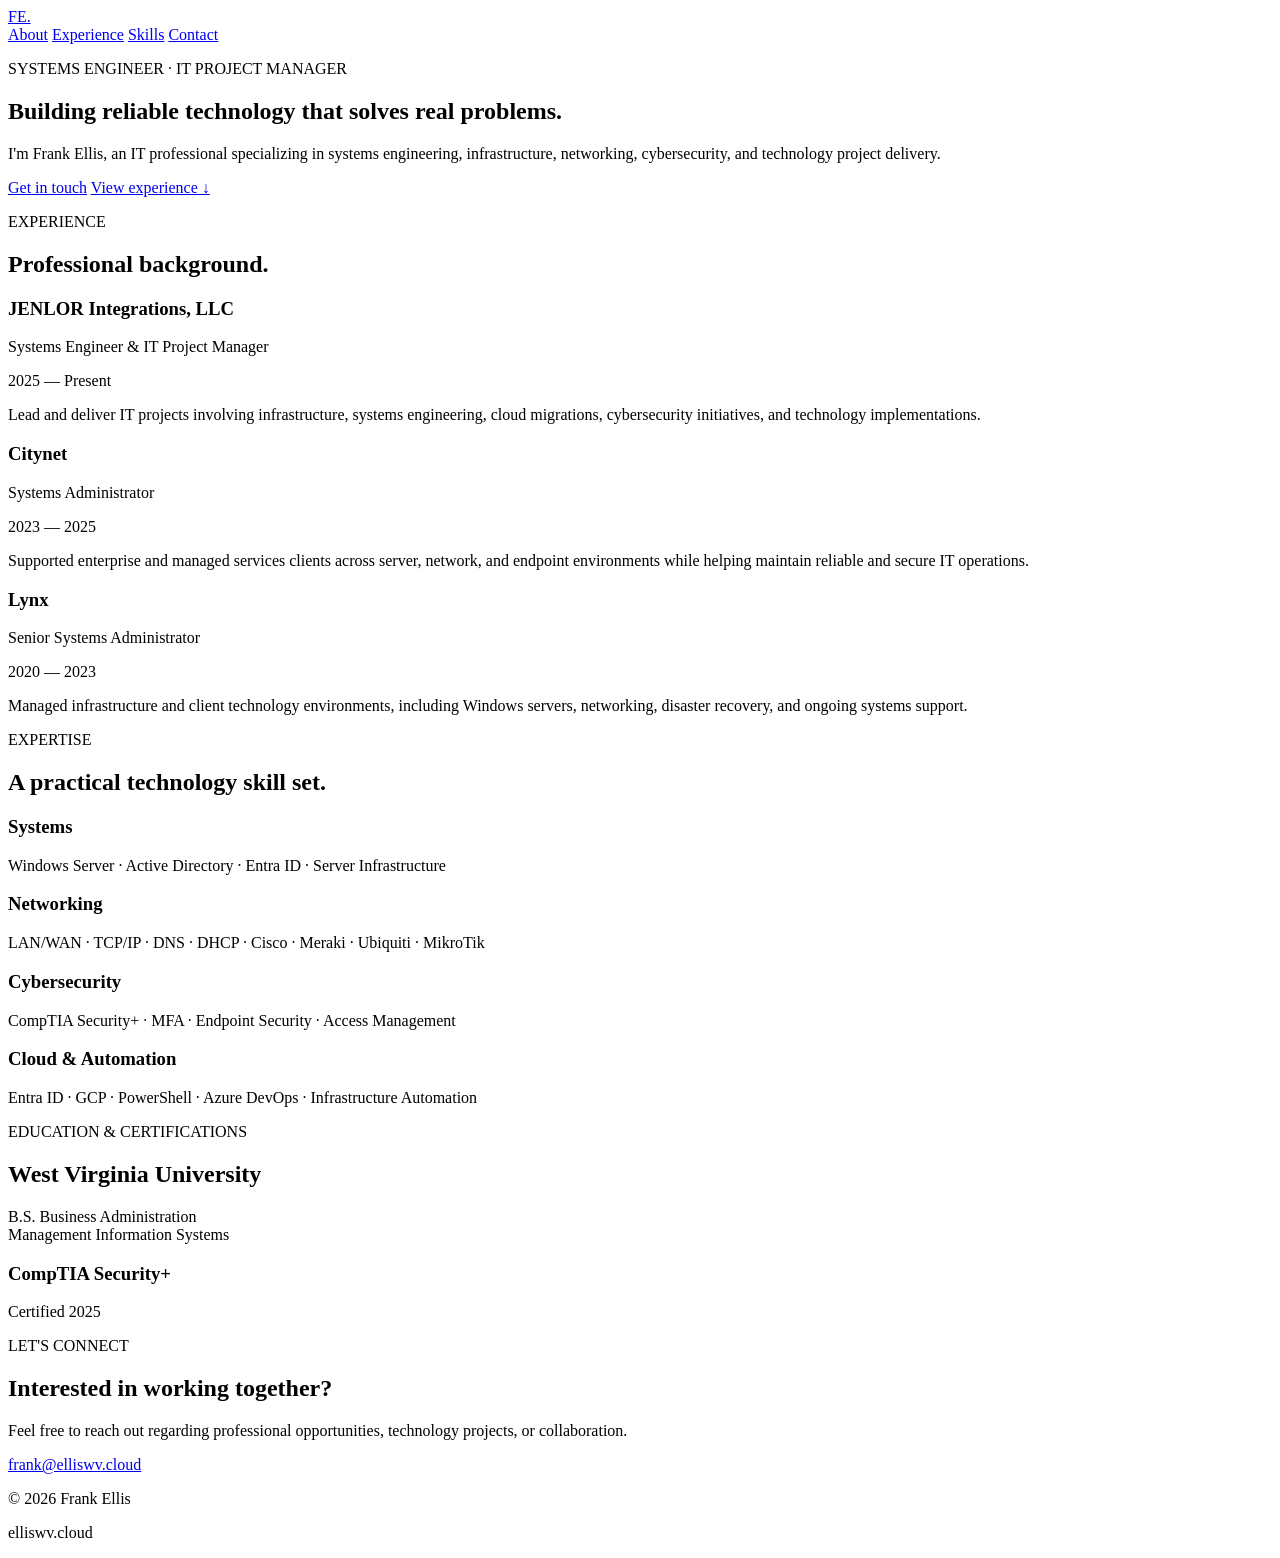
==== index.html @ 17c14311 "Add initial HTML structure for personal website" ====
<!DOCTYPE html>
<html lang="en">
<head>
    <meta charset="UTF-8">
    <meta name="viewport" content="width=device-width, initial-scale=1.0">

    <title>Frank Ellis | Systems Engineer</title>
    <meta name="description"
          content="Frank Ellis is a Systems Engineer and IT Project Manager specializing in infrastructure, cybersecurity, networking, and technology solutions.">

    <link rel="stylesheet" href="style.css">
</head>

<body>

    <header class="header">
        <a href="#" class="logo">FE.</a>

        <nav>
            <a href="#about">About</a>
            <a href="#experience">Experience</a>
            <a href="#skills">Skills</a>
            <a href="#contact">Contact</a>
        </nav>
    </header>

    <main>

        <!-- Hero -->
        <section class="hero" id="about">
            <p class="eyebrow">SYSTEMS ENGINEER · IT PROJECT MANAGER</p>

            <h1>
                Building reliable technology
                <span>that solves real problems.</span>
            </h1>

            <p class="intro">
                I'm Frank Ellis, an IT professional specializing in systems
                engineering, infrastructure, networking, cybersecurity, and
                technology project delivery.
            </p>

            <div class="hero-links">
                <a href="#contact" class="button">Get in touch</a>
                <a href="#experience" class="text-link">View experience ↓</a>
            </div>
        </section>


        <!-- Experience -->
        <section id="experience" class="section">
            <p class="eyebrow">EXPERIENCE</p>
            <h2>Professional background.</h2>

            <div class="experience">

                <article class="job">
                    <div class="job-header">
                        <div>
                            <h3>JENLOR Integrations, LLC</h3>
                            <p>Systems Engineer & IT Project Manager</p>
                        </div>
                        <span>2025 — Present</span>
                    </div>

                    <p>
                        Lead and deliver IT projects involving infrastructure,
                        systems engineering, cloud migrations, cybersecurity
                        initiatives, and technology implementations.
                    </p>
                </article>

                <article class="job">
                    <div class="job-header">
                        <div>
                            <h3>Citynet</h3>
                            <p>Systems Administrator</p>
                        </div>
                        <span>2023 — 2025</span>
                    </div>

                    <p>
                        Supported enterprise and managed services clients across
                        server, network, and endpoint environments while helping
                        maintain reliable and secure IT operations.
                    </p>
                </article>

                <article class="job">
                    <div class="job-header">
                        <div>
                            <h3>Lynx</h3>
                            <p>Senior Systems Administrator</p>
                        </div>
                        <span>2020 — 2023</span>
                    </div>

                    <p>
                        Managed infrastructure and client technology environments,
                        including Windows servers, networking, disaster recovery,
                        and ongoing systems support.
                    </p>
                </article>

            </div>
        </section>


        <!-- Skills -->
        <section id="skills" class="section">
            <p class="eyebrow">EXPERTISE</p>
            <h2>A practical technology skill set.</h2>

            <div class="skills-grid">

                <div>
                    <h3>Systems</h3>
                    <p>
                        Windows Server · Active Directory · Entra ID ·
                        Server Infrastructure
                    </p>
                </div>

                <div>
                    <h3>Networking</h3>
                    <p>
                        LAN/WAN · TCP/IP · DNS · DHCP · Cisco · Meraki ·
                        Ubiquiti · MikroTik
                    </p>
                </div>

                <div>
                    <h3>Cybersecurity</h3>
                    <p>
                        CompTIA Security+ · MFA · Endpoint Security ·
                        Access Management
                    </p>
                </div>

                <div>
                    <h3>Cloud & Automation</h3>
                    <p>
                        Entra ID · GCP · PowerShell · Azure DevOps ·
                        Infrastructure Automation
                    </p>
                </div>

            </div>
        </section>


        <!-- Education -->
        <section class="section">
            <p class="eyebrow">EDUCATION & CERTIFICATIONS</p>

            <div class="education">
                <div>
                    <h2>West Virginia University</h2>
                    <p>
                        B.S. Business Administration<br>
                        Management Information Systems
                    </p>
                </div>

                <div>
                    <h3>CompTIA Security+</h3>
                    <p>Certified 2025</p>
                </div>
            </div>
        </section>


        <!-- Contact -->
        <section id="contact" class="contact">
            <p class="eyebrow">LET'S CONNECT</p>

            <h2>Interested in working together?</h2>

            <p>
                Feel free to reach out regarding professional opportunities,
                technology projects, or collaboration.
            </p>

            <!-- Update this once your Zoho email is configured -->
            <a href="mailto:frank@elliswv.cloud" class="email">
                frank@elliswv.cloud
            </a>
        </section>

    </main>


    <footer>
        <p>© 2026 Frank Ellis</p>
        <p>elliswv.cloud</p>
    </footer>

</body>
</html>
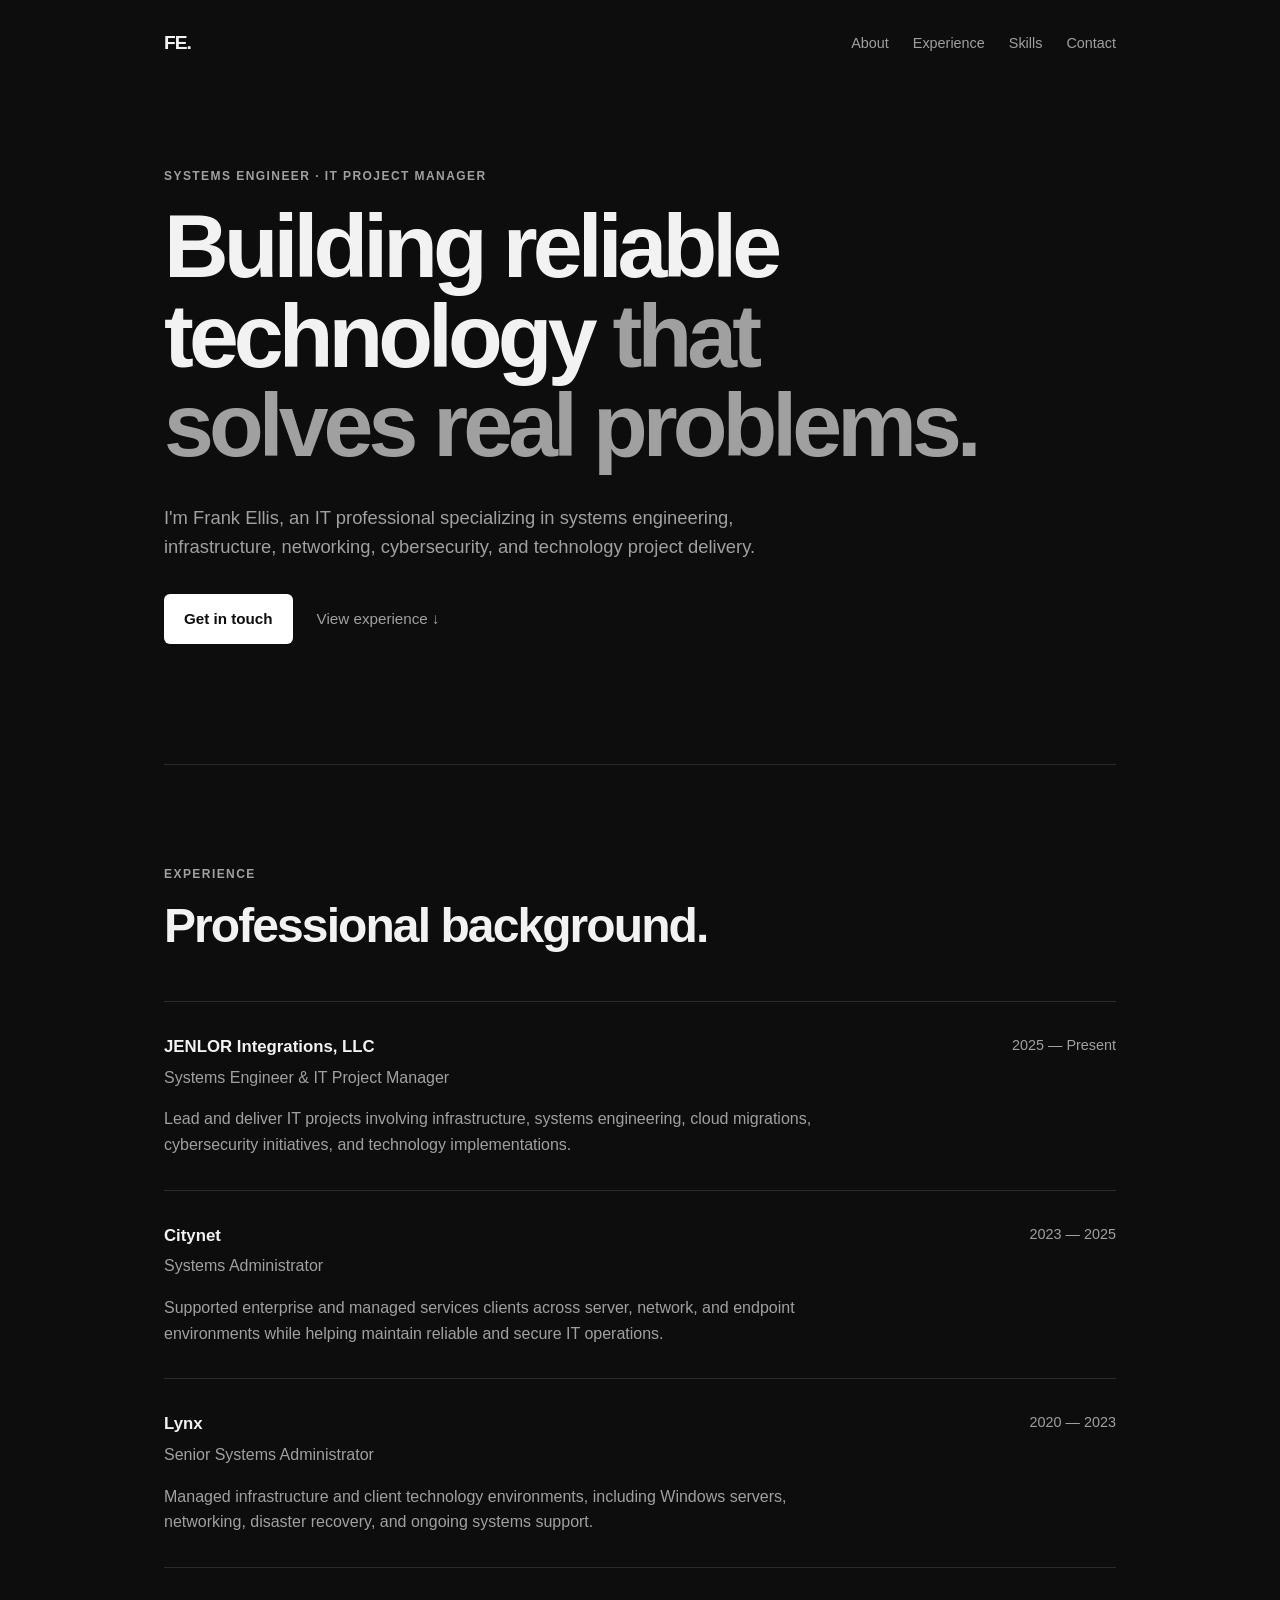
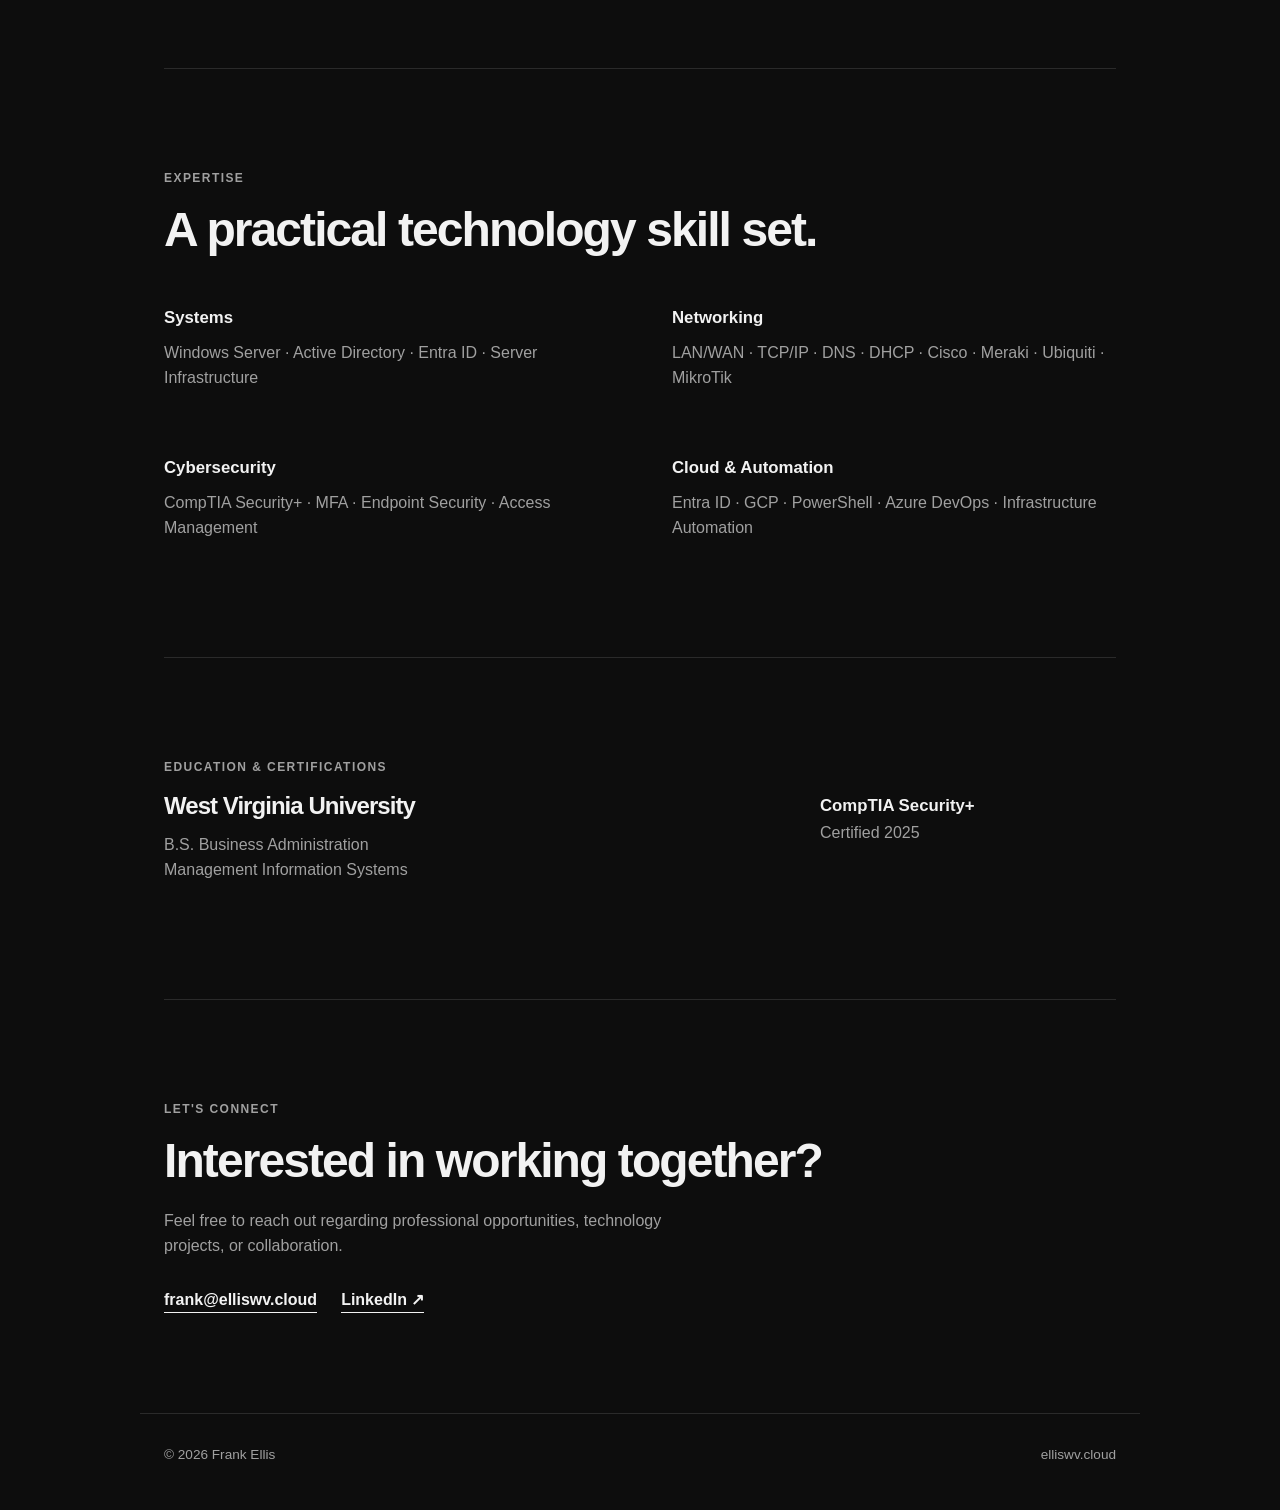
==== commit e88f3db1: "Update contact information section in index.html Replaced email link with a contact links div includ" ====
--- a/index.html
+++ b/index.html
@@ -183,9 +183,18 @@
             </p>
 
             <!-- Update this once your Zoho email is configured -->
-            <a href="mailto:frank@elliswv.cloud" class="email">
-                frank@elliswv.cloud
-            </a>
+           <div class="contact-links">
+    <a href="mailto:frank@elliswv.cloud" class="email">
+        frank@elliswv.cloud
+    </a>
+
+    <a href="https://www.linkedin.com/in/frankelliswv/"
+       class="linkedin"
+       target="_blank"
+       rel="noopener noreferrer">
+        LinkedIn ↗
+    </a>
+</div>
         </section>
 
     </main>
--- a/style.css
+++ b/style.css
@@ -0,0 +1,304 @@
+:root {
+    --background: #0d0d0d;
+    --surface: #151515;
+    --text: #f2f2f2;
+    --muted: #a0a0a0;
+    --border: #2a2a2a;
+    --accent: #ffffff;
+    --max-width: 1000px;
+}
+
+* {
+    box-sizing: border-box;
+}
+
+html {
+    scroll-behavior: smooth;
+}
+
+body {
+    margin: 0;
+    background: var(--background);
+    color: var(--text);
+    font-family: -apple-system, BlinkMacSystemFont, "Segoe UI",
+                 Helvetica, Arial, sans-serif;
+    line-height: 1.6;
+}
+
+a {
+    color: inherit;
+    text-decoration: none;
+}
+
+/* Header */
+
+.header {
+    max-width: var(--max-width);
+    margin: 0 auto;
+    padding: 28px 24px;
+    display: flex;
+    justify-content: space-between;
+    align-items: center;
+}
+
+.logo {
+    font-weight: 700;
+    font-size: 1.2rem;
+    letter-spacing: -0.05em;
+}
+
+nav {
+    display: flex;
+    gap: 24px;
+}
+
+nav a {
+    color: var(--muted);
+    font-size: 0.9rem;
+    transition: color 0.2s ease;
+}
+
+nav a:hover {
+    color: var(--text);
+}
+
+/* Layout */
+
+main {
+    max-width: var(--max-width);
+    margin: 0 auto;
+    padding: 0 24px;
+}
+
+.section {
+    padding: 100px 0;
+    border-top: 1px solid var(--border);
+}
+
+.eyebrow {
+    color: var(--muted);
+    font-size: 0.75rem;
+    font-weight: 600;
+    letter-spacing: 0.12em;
+    margin-bottom: 16px;
+}
+
+/* Hero */
+
+.hero {
+    min-height: 72vh;
+    display: flex;
+    flex-direction: column;
+    justify-content: center;
+    padding: 80px 0 120px;
+}
+
+.hero h1 {
+    max-width: 850px;
+    font-size: clamp(3rem, 7vw, 6rem);
+    line-height: 1;
+    letter-spacing: -0.055em;
+    margin: 0;
+    font-weight: 650;
+}
+
+.hero h1 span {
+    color: var(--muted);
+}
+
+.intro {
+    max-width: 650px;
+    font-size: 1.15rem;
+    color: var(--muted);
+    margin: 32px 0;
+}
+
+.hero-links {
+    display: flex;
+    align-items: center;
+    gap: 24px;
+    flex-wrap: wrap;
+}
+
+.button {
+    background: var(--accent);
+    color: #0d0d0d;
+    padding: 13px 20px;
+    border-radius: 6px;
+    font-size: 0.95rem;
+    font-weight: 600;
+}
+
+.text-link {
+    font-size: 0.95rem;
+    color: var(--muted);
+}
+
+/* Typography */
+
+h2 {
+    font-size: clamp(2rem, 4vw, 3rem);
+    letter-spacing: -0.04em;
+    margin: 0 0 48px;
+    line-height: 1.1;
+}
+
+h3 {
+    margin: 0;
+    font-size: 1.05rem;
+}
+
+p {
+    margin-top: 0;
+}
+
+/* Experience */
+
+.experience {
+    border-top: 1px solid var(--border);
+}
+
+.job {
+    padding: 32px 0;
+    border-bottom: 1px solid var(--border);
+}
+
+.job-header {
+    display: flex;
+    justify-content: space-between;
+    gap: 30px;
+    margin-bottom: 16px;
+}
+
+.job-header p {
+    color: var(--muted);
+    margin: 4px 0 0;
+}
+
+.job-header span {
+    color: var(--muted);
+    font-size: 0.9rem;
+    white-space: nowrap;
+}
+
+.job > p {
+    color: var(--muted);
+    max-width: 700px;
+    margin-bottom: 0;
+}
+
+/* Skills */
+
+.skills-grid {
+    display: grid;
+    grid-template-columns: repeat(2, 1fr);
+    gap: 48px 64px;
+}
+
+.skills-grid h3 {
+    margin-bottom: 8px;
+}
+
+.skills-grid p {
+    color: var(--muted);
+}
+
+/* Education */
+
+.education {
+    display: grid;
+    grid-template-columns: 2fr 1fr;
+    gap: 64px;
+}
+
+.education h2 {
+    font-size: 1.5rem;
+    margin-bottom: 12px;
+}
+
+.education p {
+    color: var(--muted);
+}
+
+/* Contact */
+
+.contact {
+    padding: 100px 0;
+    border-top: 1px solid var(--border);
+}
+
+.contact h2 {
+    max-width: 700px;
+    margin-bottom: 20px;
+}
+
+.contact > p {
+    color: var(--muted);
+    max-width: 550px;
+}
+
+.contact-links {
+    display: flex;
+    gap: 24px;
+    flex-wrap: wrap;
+    margin-top: 28px;
+}
+
+.email,
+.linkedin {
+    display: inline-block;
+    font-size: 1rem;
+    font-weight: 600;
+    border-bottom: 1px solid var(--text);
+}
+
+/* Footer */
+
+footer {
+    max-width: var(--max-width);
+    margin: 0 auto;
+    padding: 30px 24px;
+    border-top: 1px solid var(--border);
+    display: flex;
+    justify-content: space-between;
+    color: var(--muted);
+    font-size: 0.85rem;
+}
+
+/* Mobile */
+
+@media (max-width: 650px) {
+    nav {
+        display: none;
+    }
+
+    .hero {
+        min-height: 65vh;
+        padding: 60px 0 80px;
+    }
+
+    .section,
+    .contact {
+        padding: 72px 0;
+    }
+
+    .skills-grid,
+    .education {
+        grid-template-columns: 1fr;
+        gap: 32px;
+    }
+
+    .job-header {
+        flex-direction: column;
+        gap: 8px;
+    }
+
+    footer {
+        flex-direction: column;
+        gap: 4px;
+    }
+
+    footer p {
+        margin: 0;
+    }
+}
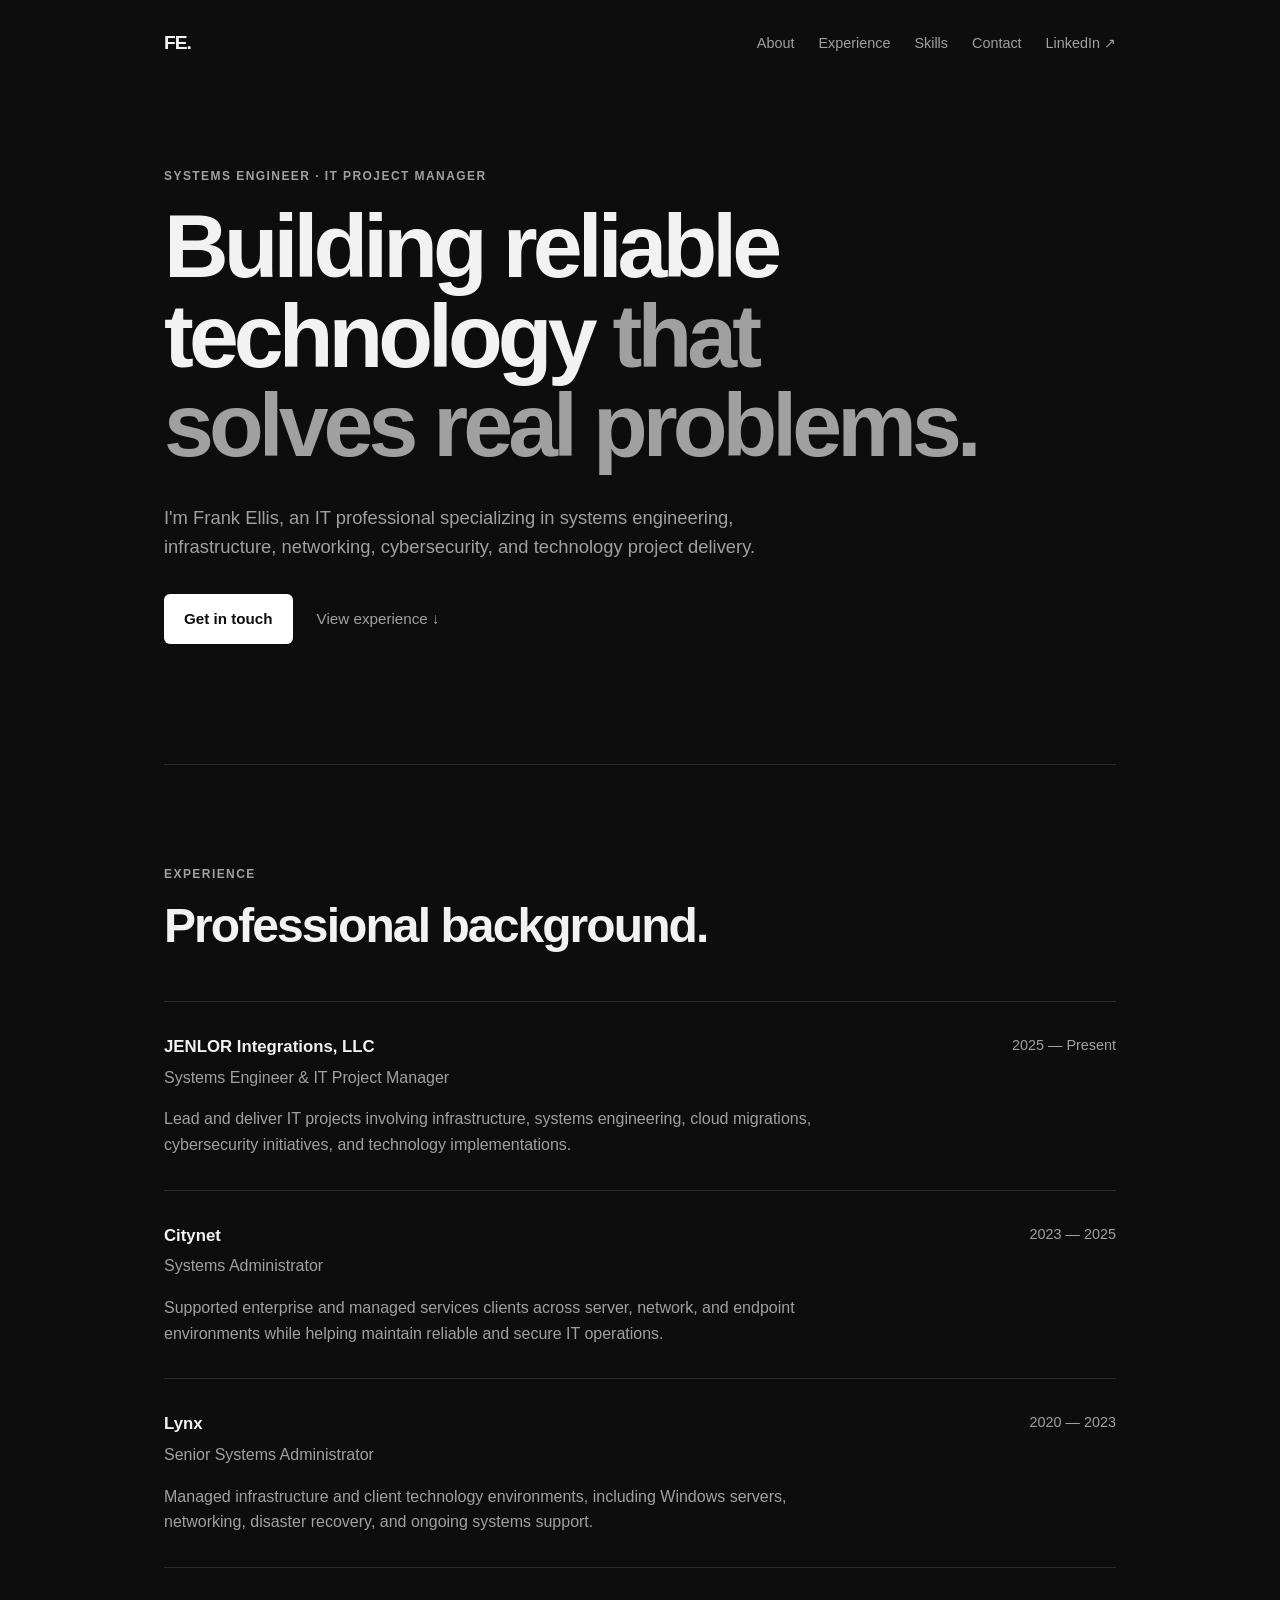
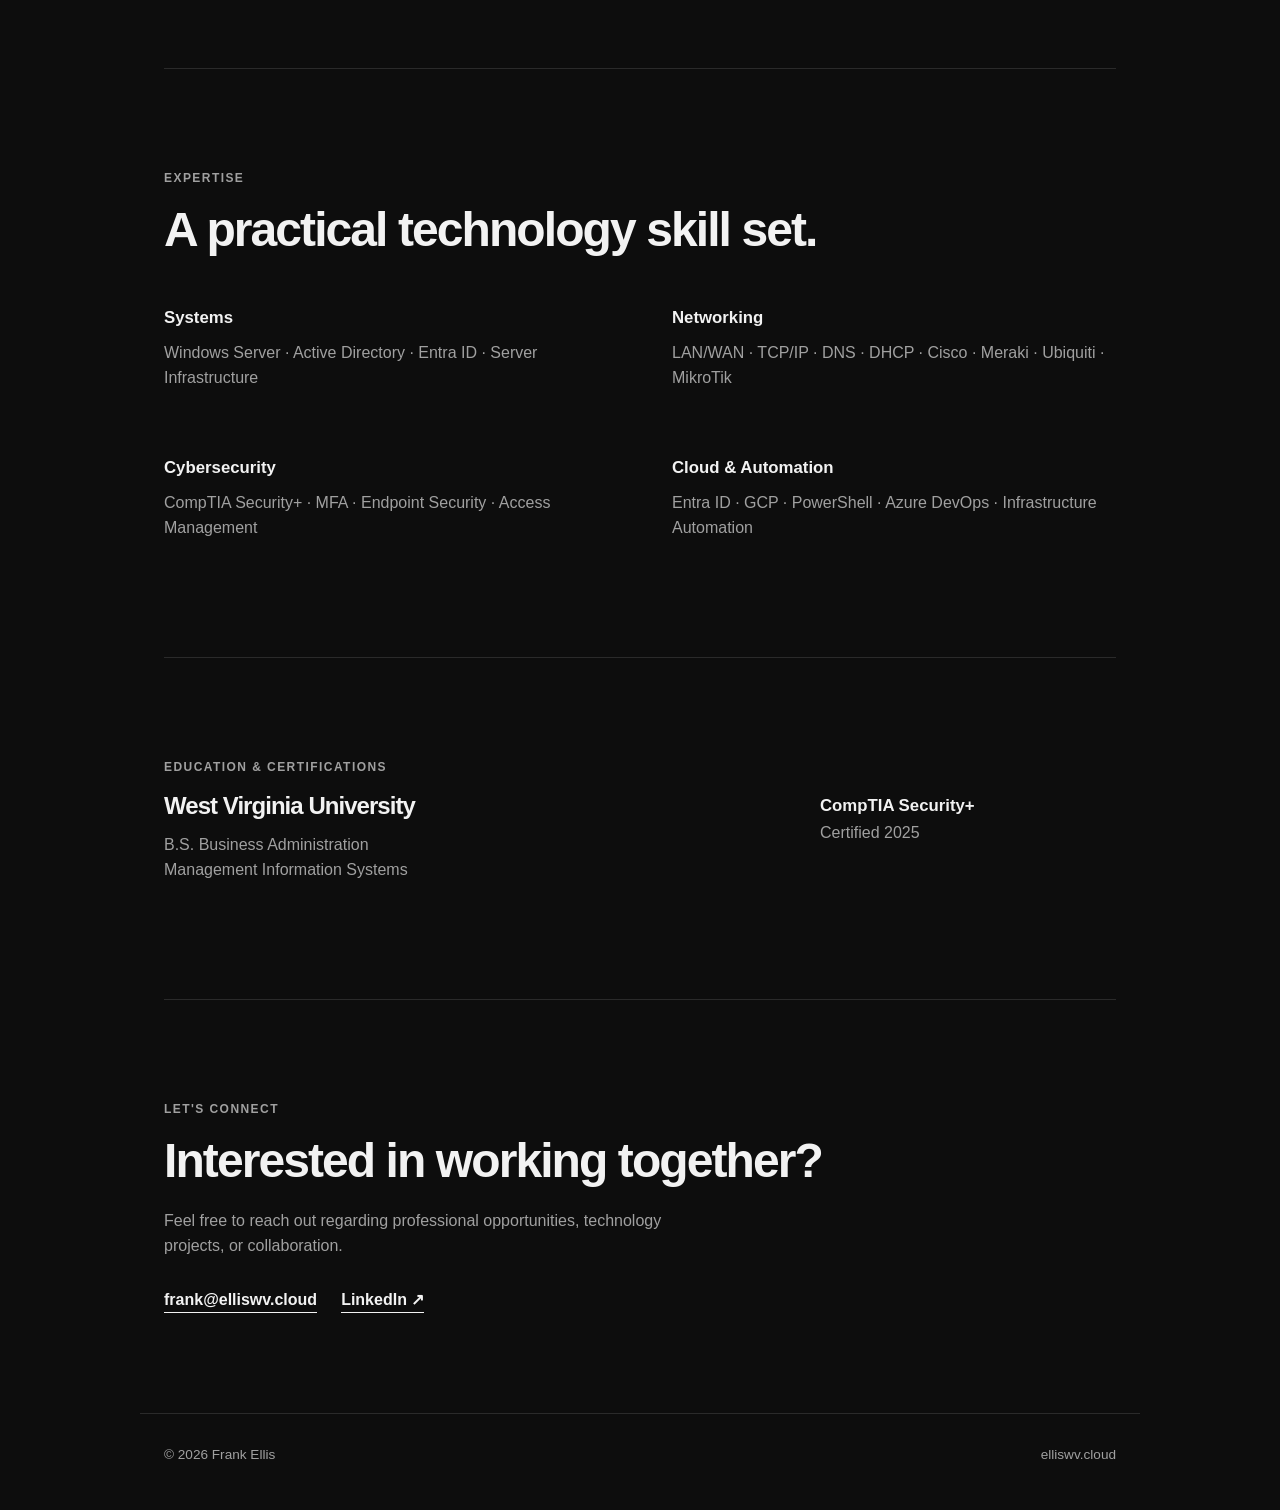
==== commit c7f13051: "Update index.html" ====
--- a/index.html
+++ b/index.html
@@ -21,6 +21,11 @@
             <a href="#experience">Experience</a>
             <a href="#skills">Skills</a>
             <a href="#contact">Contact</a>
+             <a href="https://www.linkedin.com/in/frankelliswv/"
+                target="_blank"
+                rel="noopener noreferrer">
+            LinkedIn ↗
+        </a>
         </nav>
     </header>
 
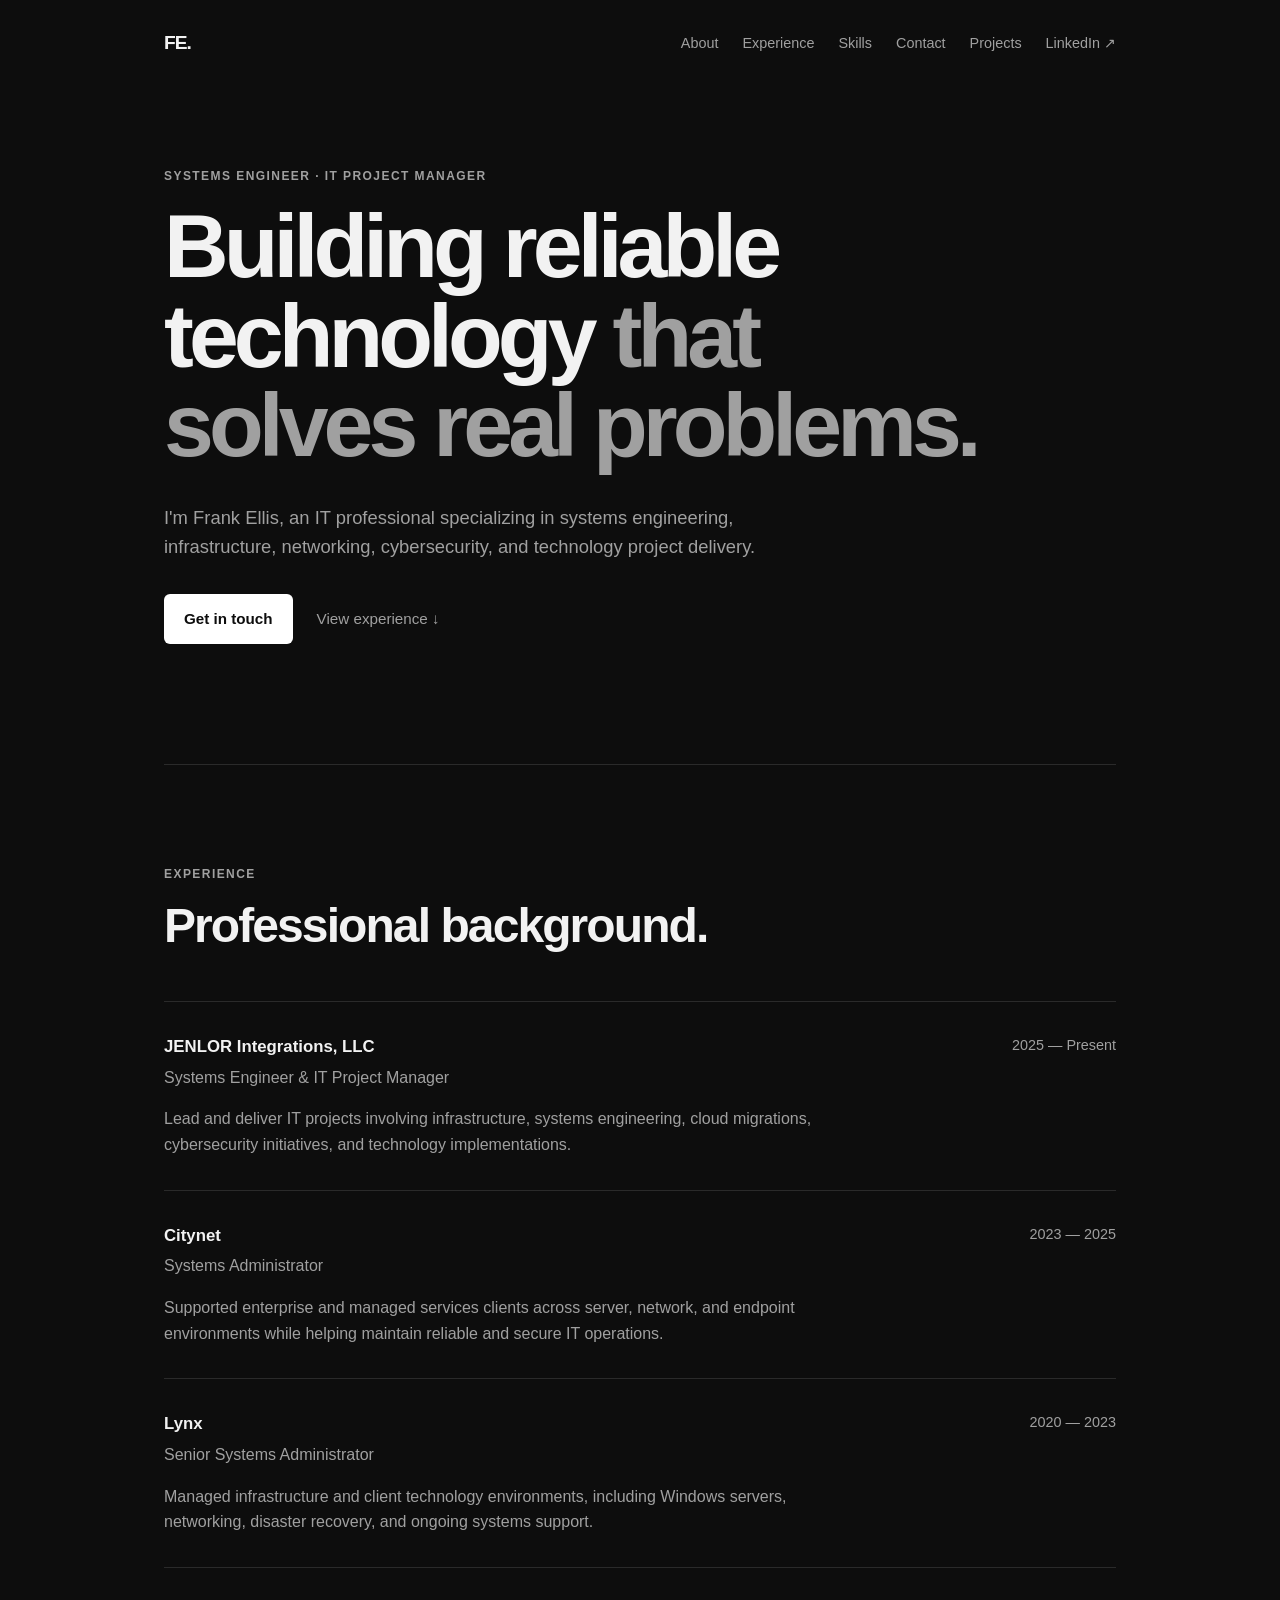
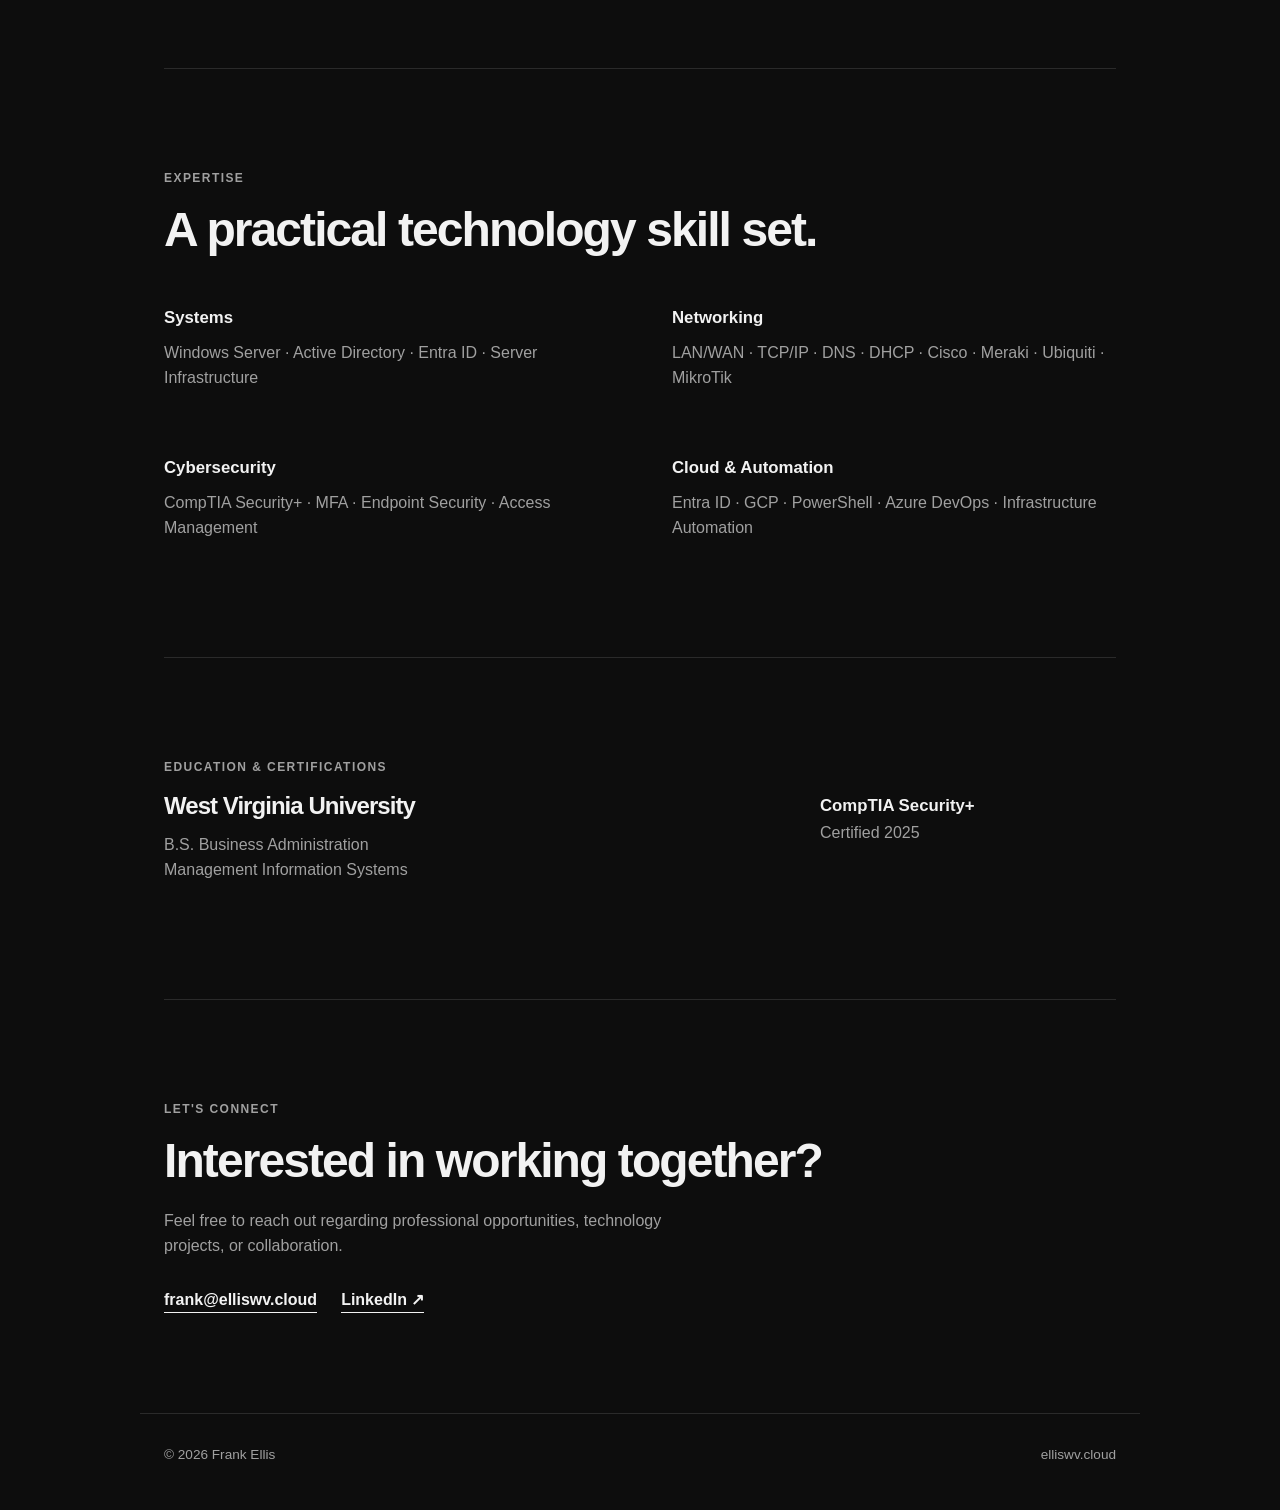
==== commit 180c635b: "Add Projects link to navigation Added a link to the Projects page in the navigation." ====
--- a/index.html
+++ b/index.html
@@ -21,6 +21,7 @@
             <a href="#experience">Experience</a>
             <a href="#skills">Skills</a>
             <a href="#contact">Contact</a>
+            <a href="projects.html">Projects</a>
              <a href="https://www.linkedin.com/in/frankelliswv/"
                 target="_blank"
                 rel="noopener noreferrer">
@@ -154,7 +155,6 @@
             </div>
         </section>
 
-
         <!-- Education -->
         <section class="section">
             <p class="eyebrow">EDUCATION & CERTIFICATIONS</p>
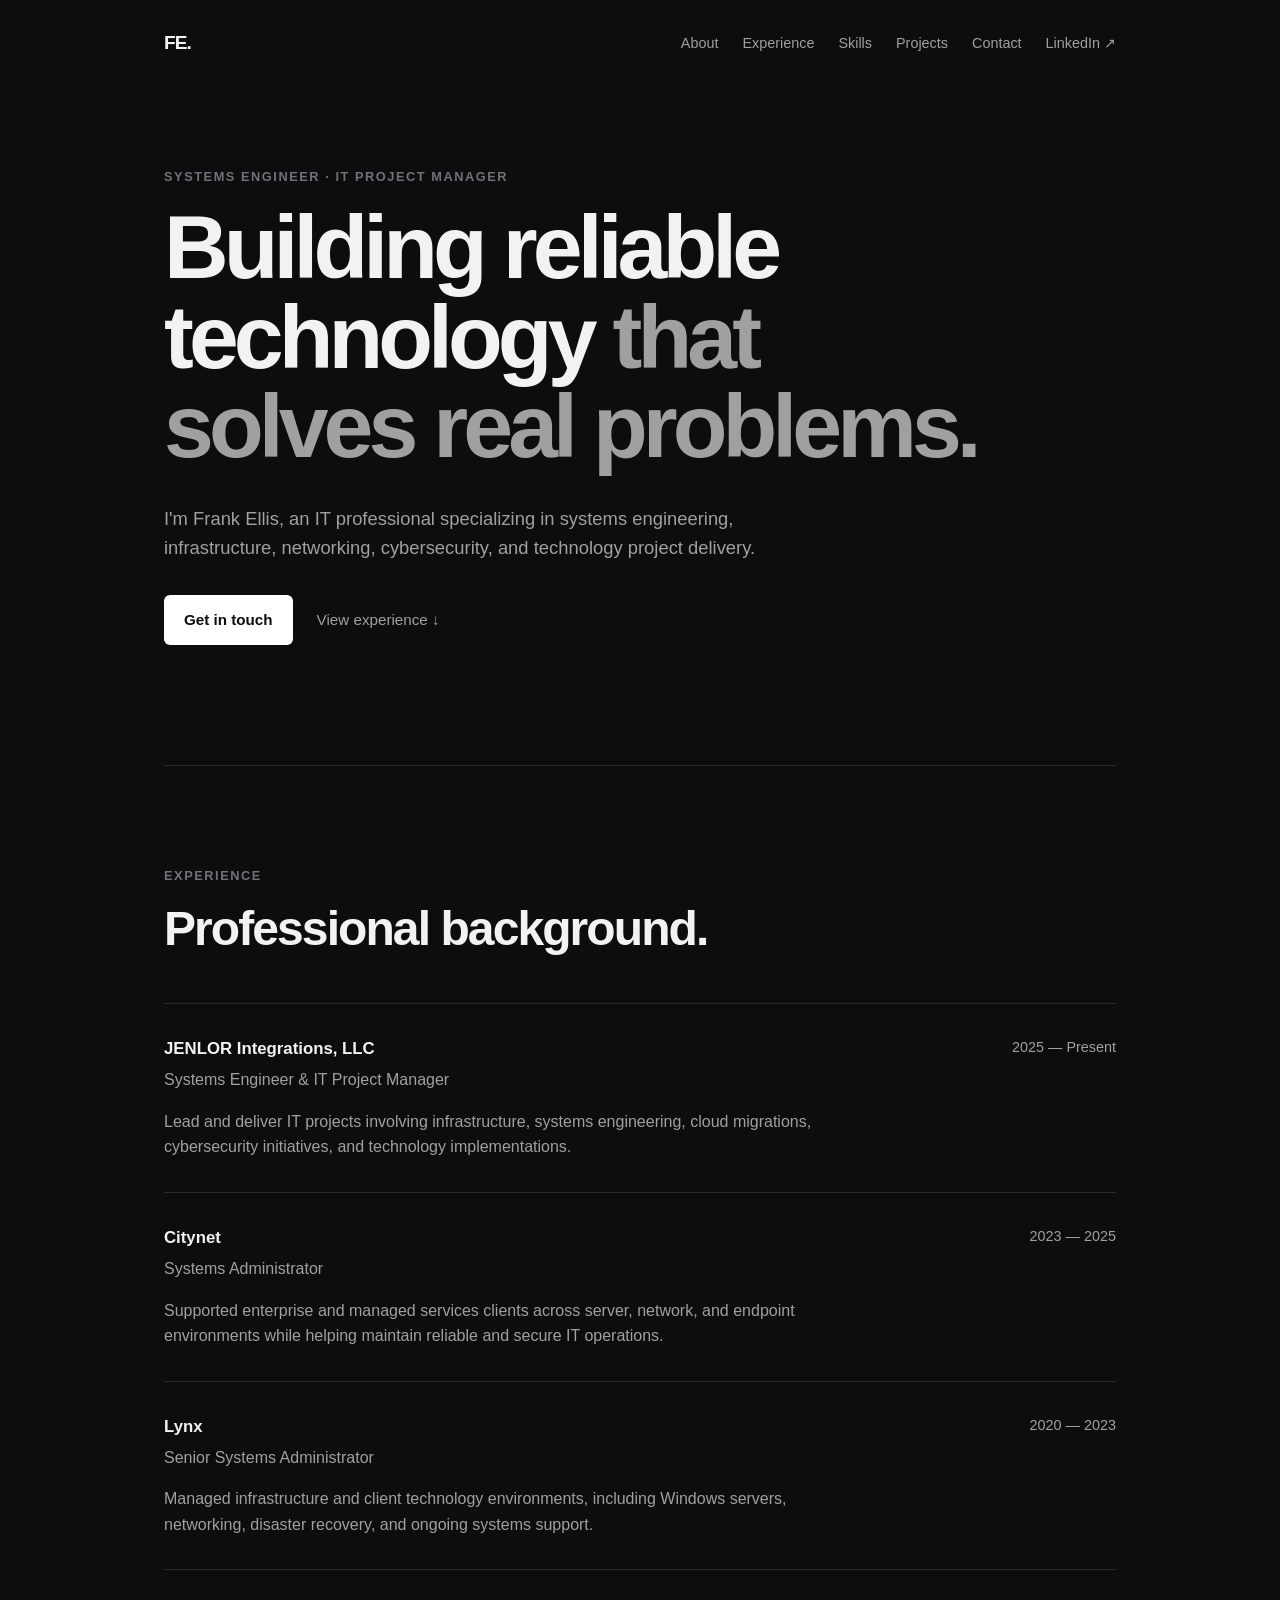
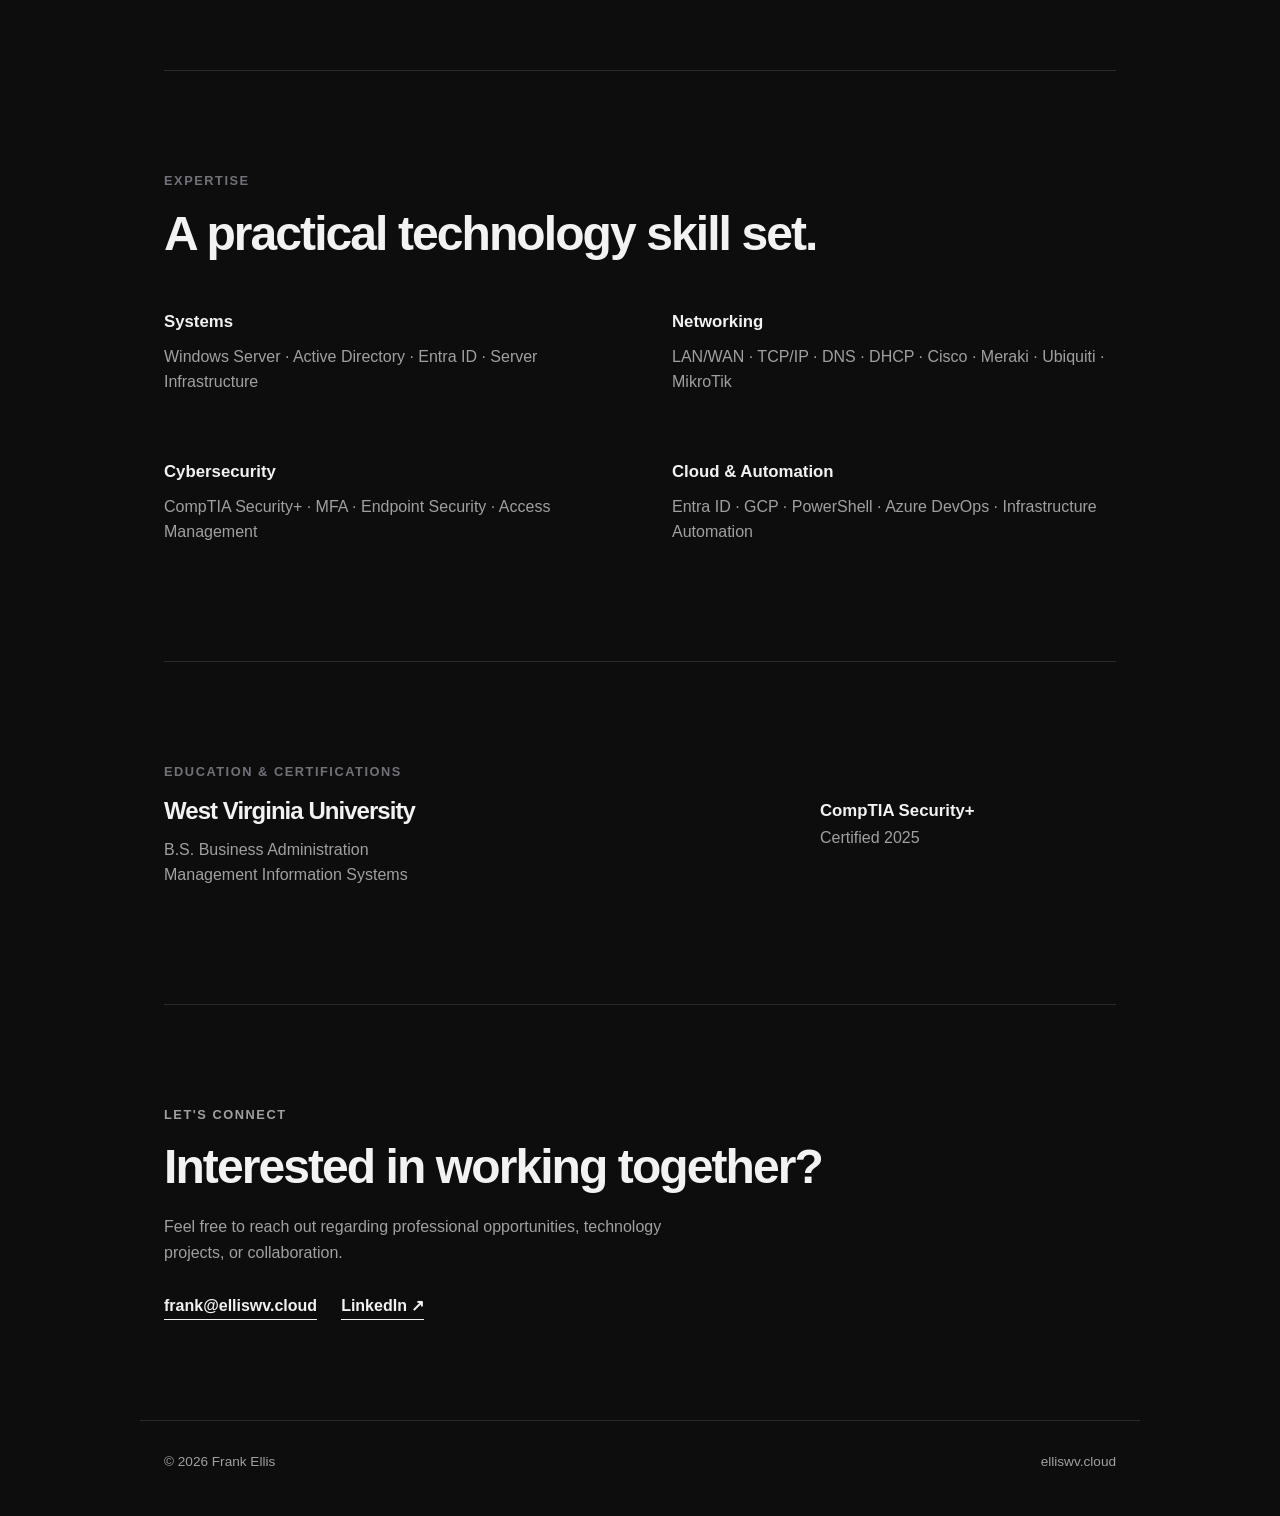
==== commit 1f71811e: "Restore Contact link in navigation" ====
--- a/index.html
+++ b/index.html
@@ -20,8 +20,8 @@
             <a href="#about">About</a>
             <a href="#experience">Experience</a>
             <a href="#skills">Skills</a>
+            <a href="projects.html">Projects</a>
             <a href="#contact">Contact</a>
-            <a href="projects.html">Projects</a>
              <a href="https://www.linkedin.com/in/frankelliswv/"
                 target="_blank"
                 rel="noopener noreferrer">
--- a/style.css
+++ b/style.css
@@ -302,3 +302,81 @@
         margin: 0;
     }
 }
+
+/* Projects Page */
+
+.page-intro {
+    max-width: 750px;
+    margin: 0 auto;
+    padding: 5rem 1.5rem 2rem;
+}
+
+.page-intro h1 {
+    margin: 0.5rem 0 1rem;
+}
+
+.page-intro p {
+    color: #a1a1aa;
+    line-height: 1.7;
+}
+
+.eyebrow {
+    font-size: 0.8rem;
+    font-weight: 600;
+    letter-spacing: 0.12em;
+    color: #71717a;
+}
+
+.projects {
+    max-width: 750px;
+    margin: 0 auto;
+    padding: 2rem 1.5rem 5rem;
+}
+
+.project-card {
+    padding: 2rem 0;
+    border-top: 1px solid #27272a;
+}
+
+.project-header {
+    display: flex;
+    justify-content: space-between;
+    align-items: baseline;
+    gap: 1rem;
+}
+
+.project-header h2 {
+    margin: 0;
+    font-size: 1.3rem;
+}
+
+.project-header span {
+    color: #71717a;
+    font-size: 0.85rem;
+}
+
+.project-card p {
+    color: #a1a1aa;
+    line-height: 1.7;
+    margin: 1rem 0;
+}
+
+.tags {
+    display: flex;
+    flex-wrap: wrap;
+    gap: 0.5rem;
+    margin: 1.25rem 0;
+}
+
+.tags span {
+    padding: 0.35rem 0.65rem;
+    border: 1px solid #27272a;
+    border-radius: 4px;
+    color: #a1a1aa;
+    font-size: 0.8rem;
+}
+
+.project-link {
+    display: inline-block;
+    margin-top: 0.5rem;
+}
